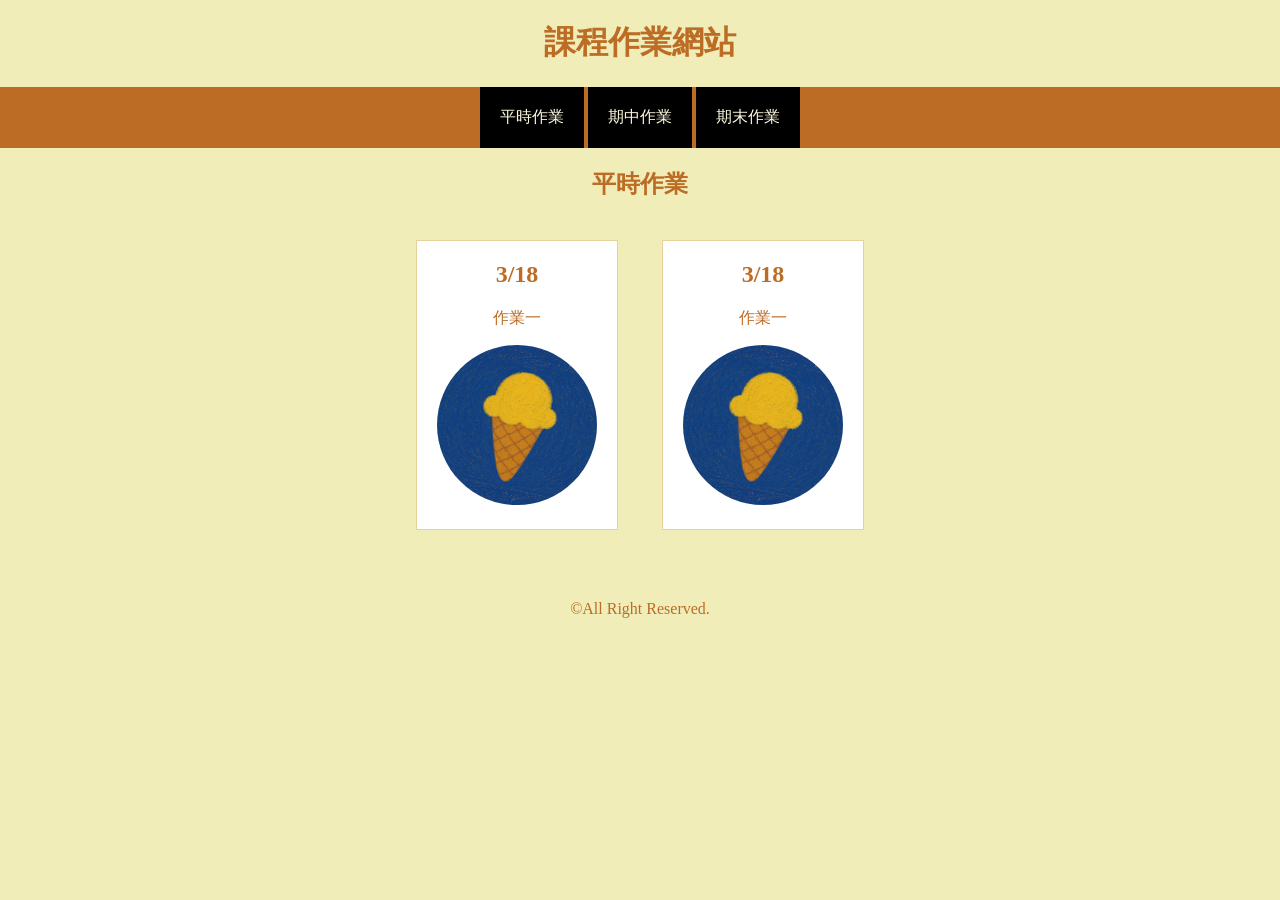
==== index.html @ 9fa78fb4 "first commit" ====
<!doctype html>
<html>

<head>
    <!--設定頁面基本資訊+外部連結-->
<meta charset="utf-8">
<title>作業列表</title>
<link href="css/ex1.css" rel="stylesheet" type="text/css">

</head>

<body>
    <!--瀏覽器看得見的內容-->
<header>
    <h1>課程作業網站</h1>
</header>

<nav>
    <a href="#">平時作業</a>
    <a href="#">期中作業</a>
    <a href="#">期末作業</a>
</nav>

<section>
    <h1>平時作業</h1>

    <article>
        <a href="#">
            <h2>3/18</h2>
            <p>作業一</p>
            <img src="images/i.png" alt="冰淇淋"/>
        </a>
    </article>

    <article>
        <a href="#">
            <h2>3/18</h2>
            <p>作業一</p>
            <img src="images/i.png" alt="冰淇淋"/>
        </a>
    </article>

</section>

<footer>
&copy;All Right Reserved.
</footer>

</body>

</html>
---- css/ex1.css ----
body{
	text-align: center; /* 文字置中 */
	background: #f0edb9;
	color: #bc6c25; /*文字顏色*/
	padding: 0;
	margin: 0;
}

/*nav*/
nav{
	background: #bc6c25;
}

nav a{
	background: #000000;
	padding:20px;
	display: inline-block;

	color: #fefae0;
	text-decoration: none;
}

nav a:hover{
	background: #fefae0;
	color: #bc6c25;
}

/*section*/
section{
	width: 80%; /*視窗的80%*/
	margin: auto; /*物件置中*/
}


/* article */
article{
	display: inline-block;
	border:solid 1px rgba(188, 108, 37, 0.2);
	width: 200px;
	margin: 20px;
}

article img{
	width: 80%;
	border-radius: 50%;
}

article a{
	display: inline-block;
	color:#bc6c25;
	background: #ffffff;
	text-decoration: none;
	padding-bottom: 20px;
}

article a:hover{
	color:#ffffff;
	background: #BC6C25;
}

article a:active{
	color:#ffffff;
	background: #DDA15E;
}

/* footer */
footer{
	margin:50px;
}
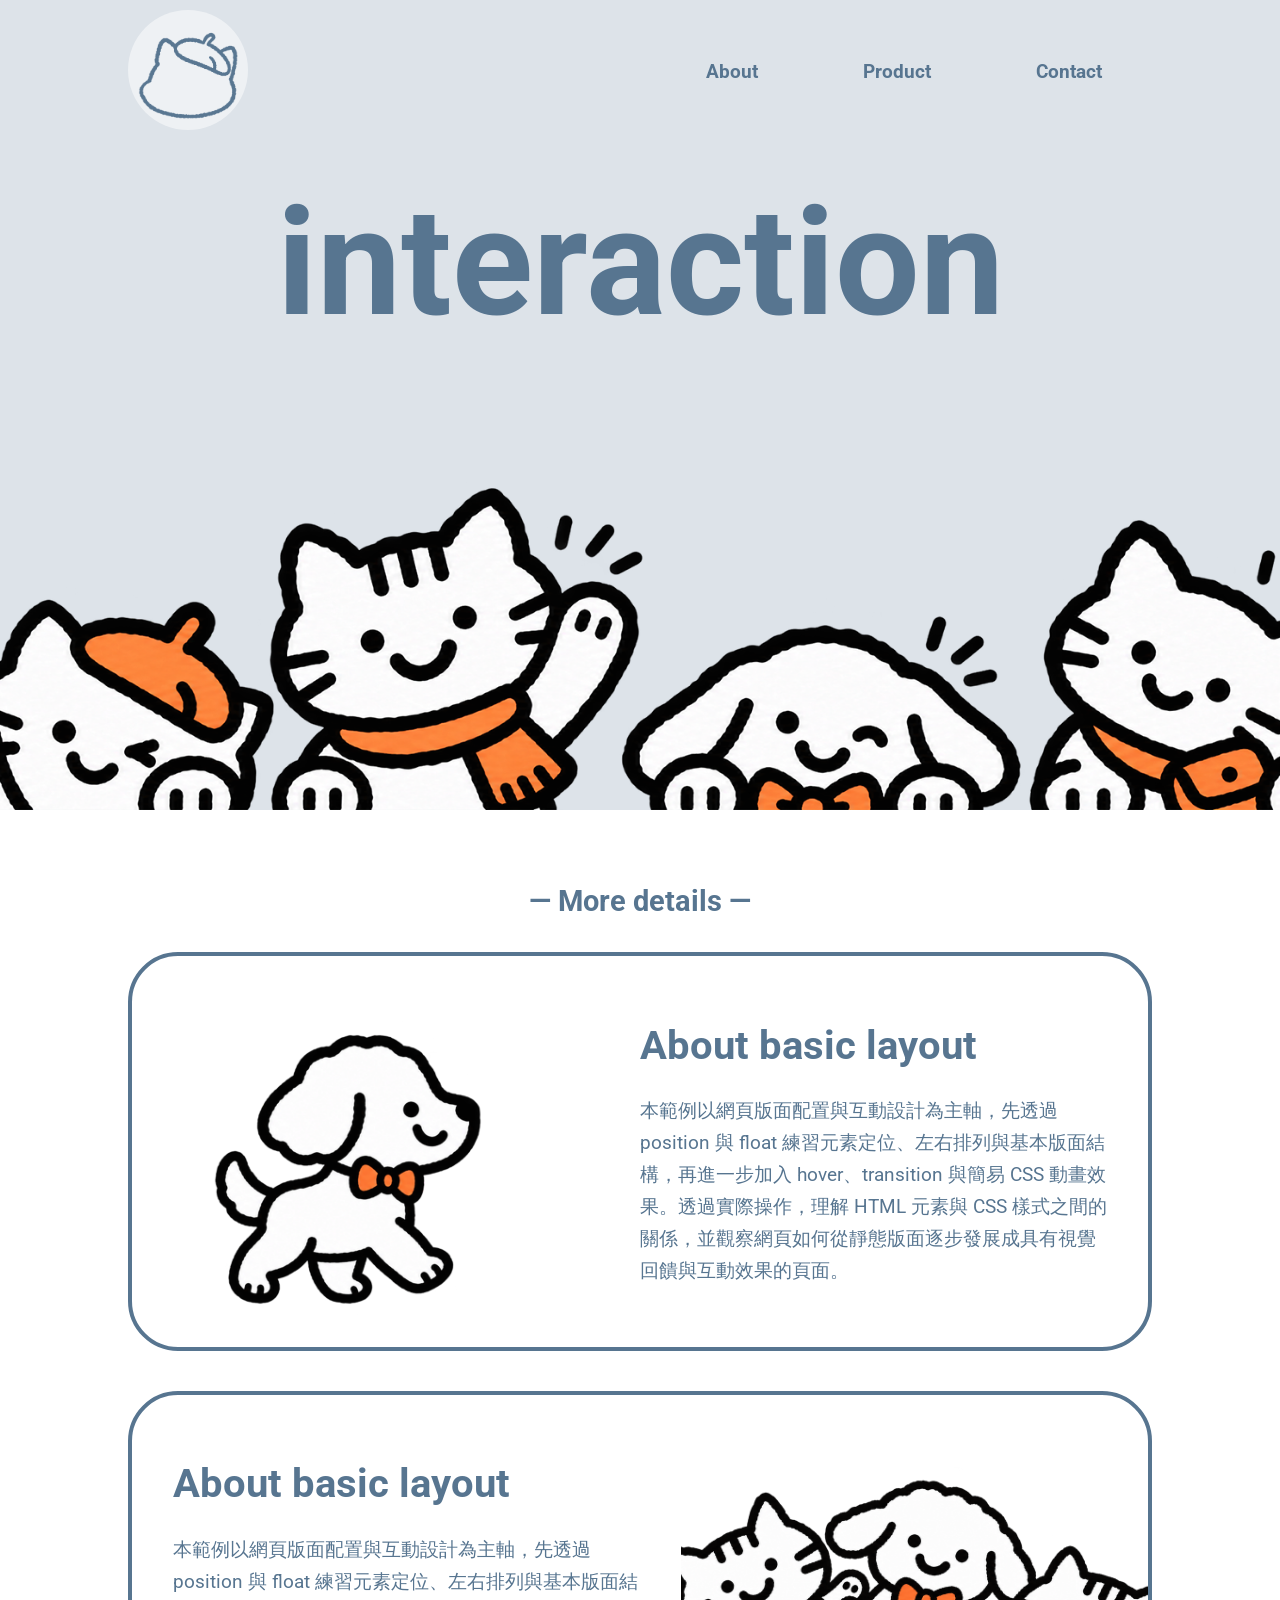
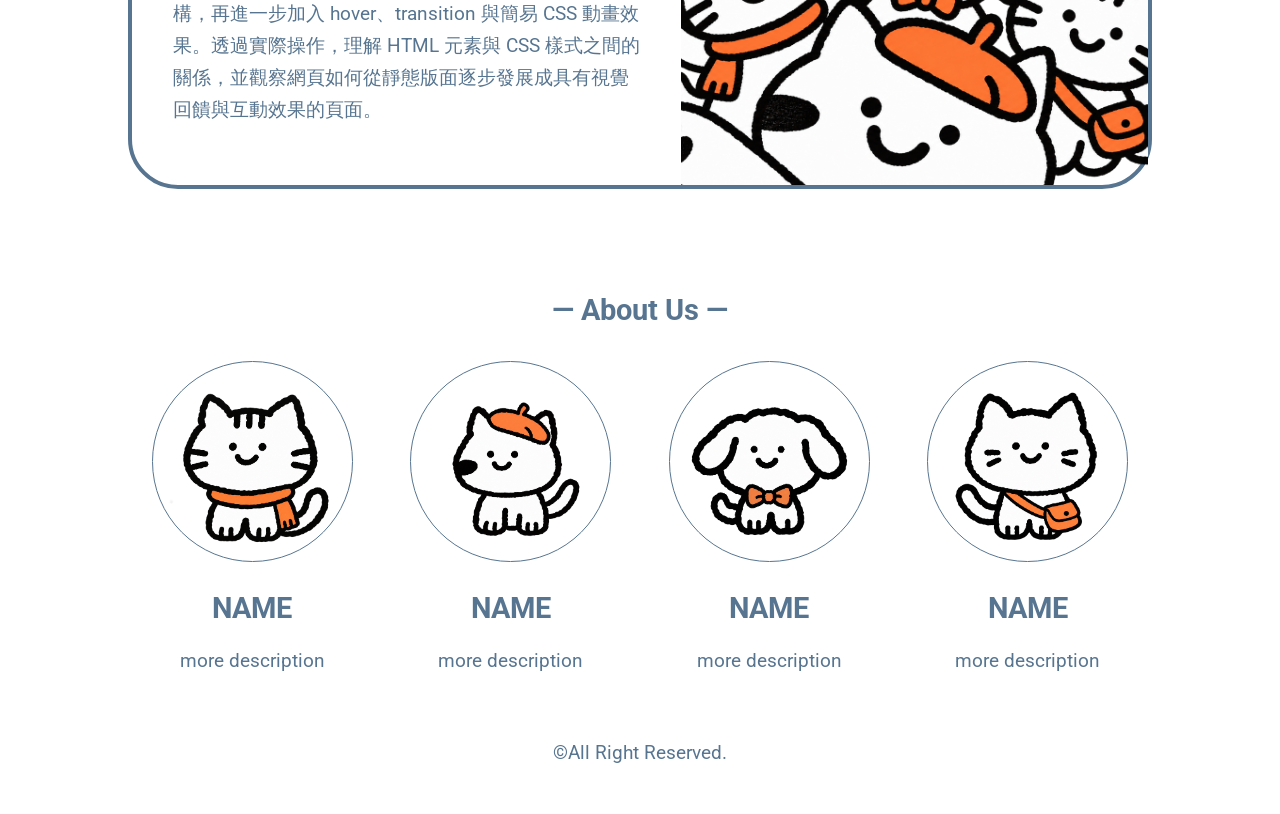
==== commit 7013641e: "first commit" ====
--- a/index.html
+++ b/index.html
@@ -1,55 +1,113 @@
 <!doctype html>
 <html>
 
-<head>
-    <!--設定頁面基本資訊+外部連結-->
+<head><!--設定頁面基本資訊+外部連結-->
 <meta charset="utf-8">
-<title>作業列表</title>
-<link href="css/ex1.css" rel="stylesheet" type="text/css">
-
+<meta name="viewport" content=" width=device-width, initial-scale=1.0 ">
+<title>portfolio</title>
+<link href="css/ex3.css" rel="stylesheet" type="text/css">
 </head>
 
-<body>
-    <!--瀏覽器看得見的內容-->
+<body><!--瀏覽器看得見的內容-->
+<!--header-->
 <header>
-    <h1>課程作業網站</h1>
+    <div class="menu">
+        <!--logo-->
+        <div class="logo">
+            <a href="p2.html">
+            <img src="images/logo.png">
+            </a>
+        </div>
+        <!--nav-->
+        <nav>
+            <a href="p2.html">About</a>
+            <a href="p2.html">Product</a>
+            <a href="p2.html">Contact</a>
+        </nav>
+    </div>
 </header>
 
-<nav>
-    <a href="#">平時作業</a>
-    <a href="#">期中作業</a>
-    <a href="#">期末作業</a>
-</nav>
+<!--hero-->
+<div class="hero">
+    <img src="images/hero.png" alt="hero">
+    <h1>interaction</h1>
+</div>
 
+
+
+<!--description section-->
 <section>
-    <h1>平時作業</h1>
-
+    <h1>— More details —</h1>
+    <!--article-->
+    <a href="#">
     <article>
-        <a href="#">
-            <h2>3/18</h2>
-            <p>作業一</p>
-            <img src="images/i.png" alt="冰淇淋"/>
-        </a>
+        <div class="a_left">
+            <img src="images/a1.png" />
+        </div>
+        <div class="a_right">
+            <h2>About basic layout</h2>
+            <p>本範例以網頁版面配置與互動設計為主軸，先透過 position 與 float 練習元素定位、左右排列與基本版面結構，再進一步加入 hover、transition 與簡易 CSS 動畫效果。透過實際操作，理解 HTML 元素與 CSS 樣式之間的關係，並觀察網頁如何從靜態版面逐步發展成具有視覺回饋與互動效果的頁面。</p>
+        </div>
     </article>
-
+    </a>
+	
+    <a href="#">
     <article>
-        <a href="#">
-            <h2>3/18</h2>
-            <p>作業一</p>
-            <img src="images/i.png" alt="冰淇淋"/>
-        </a>
+        <div class="a_left">
+            <img src="images/a2.png" />
+        </div>
+        <div class="a_right">
+            <h2>About basic layout</h2>
+            <p>本範例以網頁版面配置與互動設計為主軸，先透過 position 與 float 練習元素定位、左右排列與基本版面結構，再進一步加入 hover、transition 與簡易 CSS 動畫效果。透過實際操作，理解 HTML 元素與 CSS 樣式之間的關係，並觀察網頁如何從靜態版面逐步發展成具有視覺回饋與互動效果的頁面。</p>
+        </div>
     </article>
+    </a>
 
 </section>
 
+
+<!--card section-->
+<section>
+    <h1>— About Us —</h1>
+        <!--card-->
+        <div class="card">
+            <a href="#">
+            <img src="images/p1.png">
+            <h2>NAME</h2>
+            <p>more description</p>
+            </a>
+        </div>
+
+        <div class="card">
+            <a href="#">
+            <img src="images/p2.png">
+            <h2>NAME</h2>
+            <p>more description</p>
+            </a>
+        </div> 
+
+        <div class="card">
+            <a href="#">
+            <img src="images/p3.png">
+            <h2>NAME</h2>
+            <p>more description</p>
+            </a>
+        </div>
+
+        <div class="card">
+            <a href="#">
+            <img src="images/p4.png">
+            <h2>NAME</h2>
+            <p>more description</p>
+            </a>
+        </div>
+
+</section>
+
+<!--footer-->
 <footer>
 &copy;All Right Reserved.
 </footer>
 
 </body>
-
-</html>
-
-
-
-
+</html>
--- a/css/ex3.css
+++ b/css/ex3.css
@@ -0,0 +1,263 @@
+@import url('https://fonts.googleapis.com/css2?family=Roboto:ital,wght@0,100..900;1,100..900&display=swap');
+
+body{
+    padding: 0;
+    margin: 0;
+    font-size: 1.2rem;
+    color:rgba(87, 117, 144, 1);
+
+    font-family: "Roboto", sans-serif;
+}
+
+::selection{
+    background: rgba(87, 117, 144, 1);
+    color: rgba(255, 255, 255, 1);
+}
+
+a{
+    text-decoration: none;
+    color: rgba(87, 117, 144, 1);
+    display: inline-block;
+}
+
+a:hover{
+    color: rgba(87, 117, 144, 1);
+}
+
+/*header*/
+header{
+    position: fixed;
+    top: 0;
+    width: 100%;
+    height: auto;
+    z-index: 200000;
+}
+
+/*menu*/
+.menu{
+    width: 80%;
+    margin: 10px auto;
+    display:flex;
+}
+
+/*logo*/
+.logo{
+    /*float: left;
+    width: 120px;*/
+    flex:0 0 120px;
+}
+
+.logo img{
+    width: 100%;
+    margin: auto;
+    background: rgba(255, 255, 255, .5);
+	border-radius: 50%;
+}
+
+/*nav*/
+nav{
+    /*float: right;*/
+    flex:1;
+    text-align: right;
+}
+
+nav a{
+    padding: 50px;
+    font-weight: bold;
+}
+
+nav a:hover{
+    text-decoration: underline;
+}
+
+/*hero*/
+.hero{
+    position: relative;   
+    width: 100%;
+    height: 90vh;
+    background:rgba(87, 117, 144, .2);
+}
+
+.hero img{
+    width: 100%;
+    height: 100%;
+    object-fit:cover;
+    object-position:bottom;
+}
+
+.hero h1{
+    position: absolute;
+    top:20%;
+	left:50%;
+	transform: translate(-50%, -50%);
+
+    font-size: 150px;
+    color: rgba(87, 117, 144, 1);
+}
+
+/*section*/
+section{
+    display:flex;
+    flex-wrap: wrap;
+    gap:10px;
+
+    width: 80%;
+    margin: auto;
+    margin-top: 50px;
+}
+
+section h1{
+    flex:0 0 100%;
+    color:rgba(87, 117, 144, 1);
+    text-align: center;
+}
+
+/*card*/
+.card{
+	flex: 0 0 calc((100% - 10px *3)/4);
+	text-align:center;
+	cursor:pointer;
+}
+
+.card img{
+	width:80%;
+	border-radius:50%;
+	border:solid 1px rgba(87, 117, 144, 1);
+    
+	-ms-transform: rotate(0deg); /* IE 9 */
+    -webkit-transform: rotate(0deg); /* Safari */
+    transform: rotate(0deg); /* Standard syntax */
+	
+	transition: transform 1.5s;
+	-webkit-transition: transform 1.5s;
+}
+
+.card:hover img{
+	-ms-transform: rotate(-20deg); /* IE 9 */
+    -webkit-transform: rotate(-20deg); /* Safari */
+    transform: rotate(-20deg); /* Standard syntax */
+}
+
+/*article*/
+article{
+	flex:0 0 100%;
+	margin:auto;
+    margin-bottom: 30px;
+    border:solid 4px rgba(87, 117, 144, 1);
+    border-radius: 50px;
+    box-sizing: border-box;
+
+    display:flex;
+}
+
+section > a:nth-of-type(2n) article{
+    flex-direction: row-reverse;
+}
+
+article:hover{
+    border:solid 8px rgba(87, 117, 144, 1);
+    background:rgba(87, 117, 144, .2);
+}
+
+.a_left{
+    flex:1;
+}
+
+.a_left img{
+	float:left;
+    width: 100%;
+    height:100%;
+	object-fit: cover;
+    object-position: bottom;
+}
+
+.a_right{
+	flex:1;
+	padding: 4%;
+	box-sizing:border-box;
+	color:rgba(87, 117, 144, 1);
+	text-align:left;
+    line-height: 2rem;
+}
+
+.a_right h2{
+    font-size: 2.5rem;
+}
+
+/*footer*/
+footer{
+    clear: both;
+    width: 100%;
+    padding: 50px 0px;
+    text-align: center;
+}
+
+/*for tablets*/
+@media only screen and (max-width: 1200px) {
+}
+
+/*for mobile*/
+@media only screen and (max-width: 768px) {
+
+body{
+    font-size: 1.3rem;
+}
+
+/*menu*/
+.menu{
+    margin:20px auto;
+    flex-direction: column;
+}
+
+/*logo*/
+.logo{
+    text-align: center;
+}
+
+.logo img{
+    width: 30%;
+    margin: auto;
+}
+
+/*nav*/
+nav{
+    text-align: center;
+}
+
+nav a{
+    padding: 10px;
+}
+
+/*hero*/
+.hero{
+    height: 60vh;
+}
+
+.hero h1{
+    top:40%;
+    font-size: 80px;
+}
+
+/*card*/
+.card{
+    flex: 0 0 calc((100% - 10px *1)/2);
+}
+
+/*article*/
+article{
+	flex-direction: column;
+}
+
+section > a:nth-of-type(2n) article{
+    flex-direction: column;
+}
+
+.a_right{
+    padding: 6%;
+}
+
+.a_right h2{
+    font-size: 2rem;
+}
+
+}
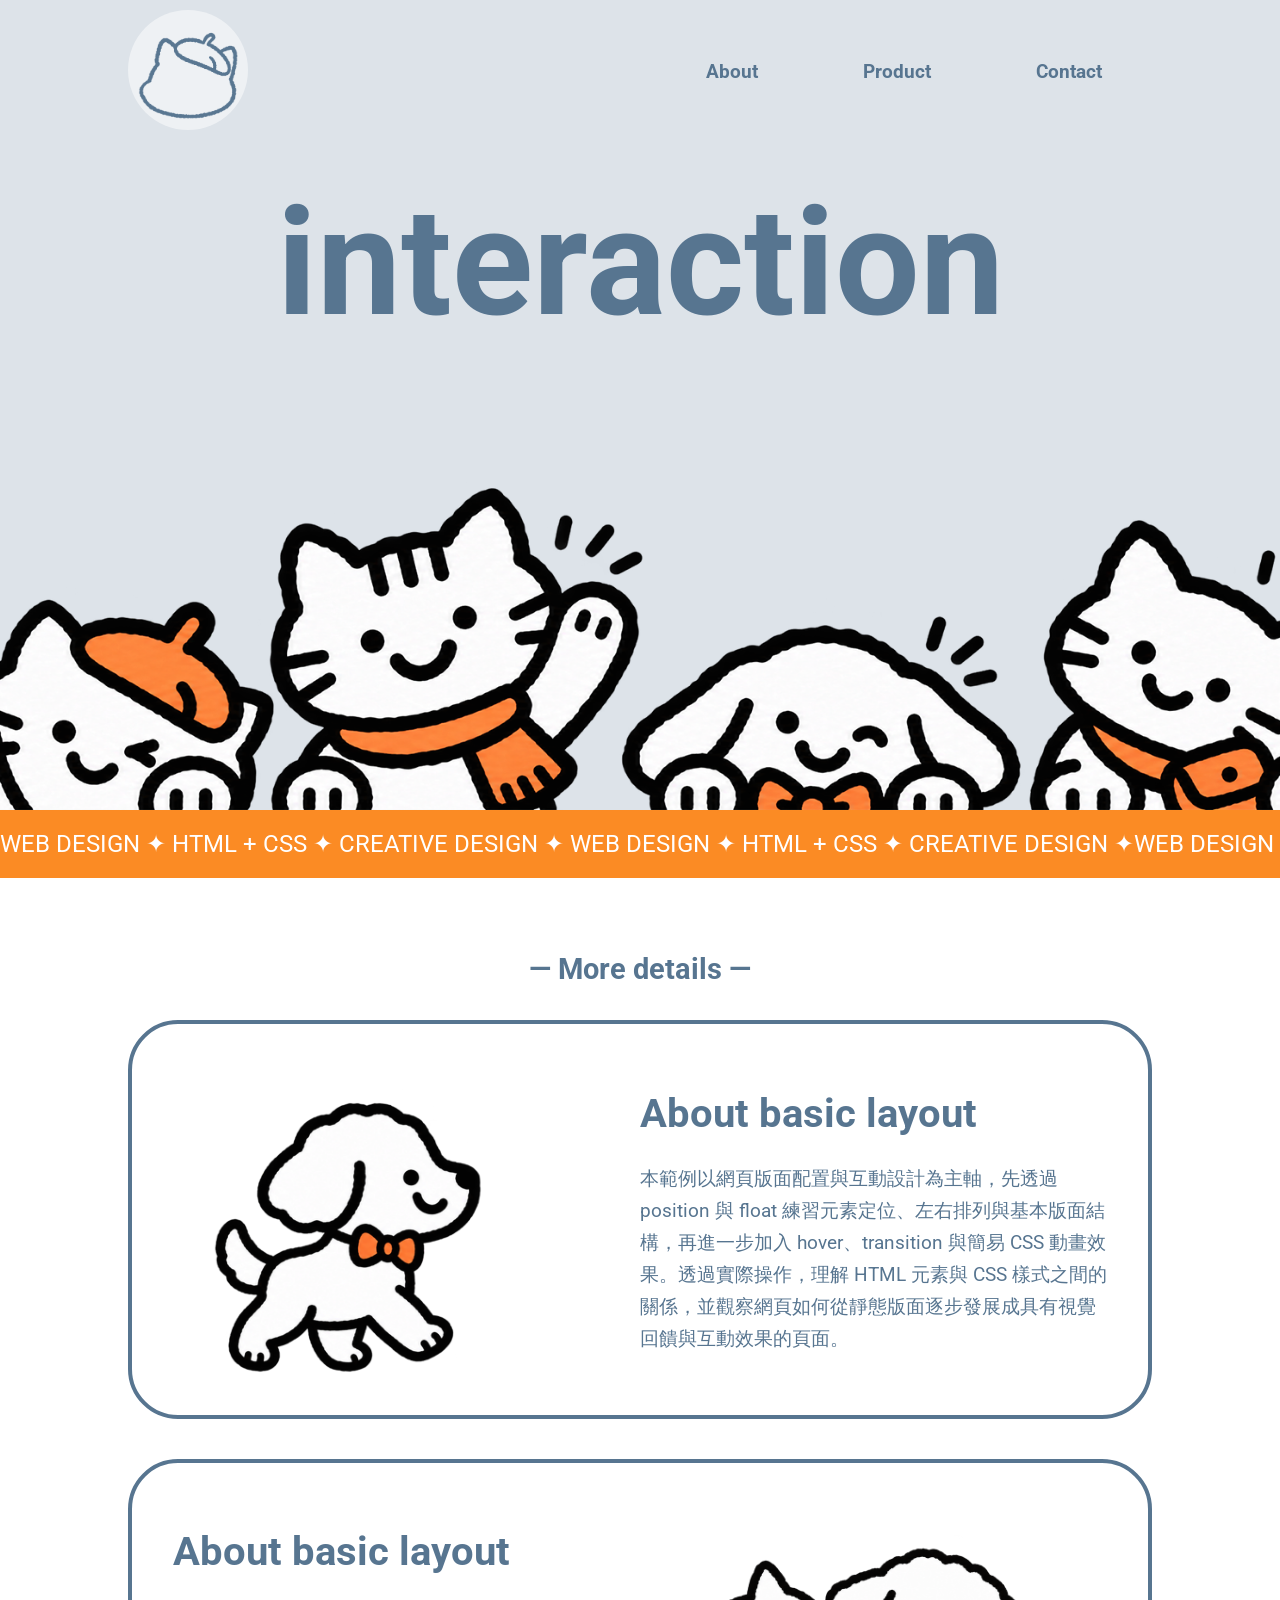
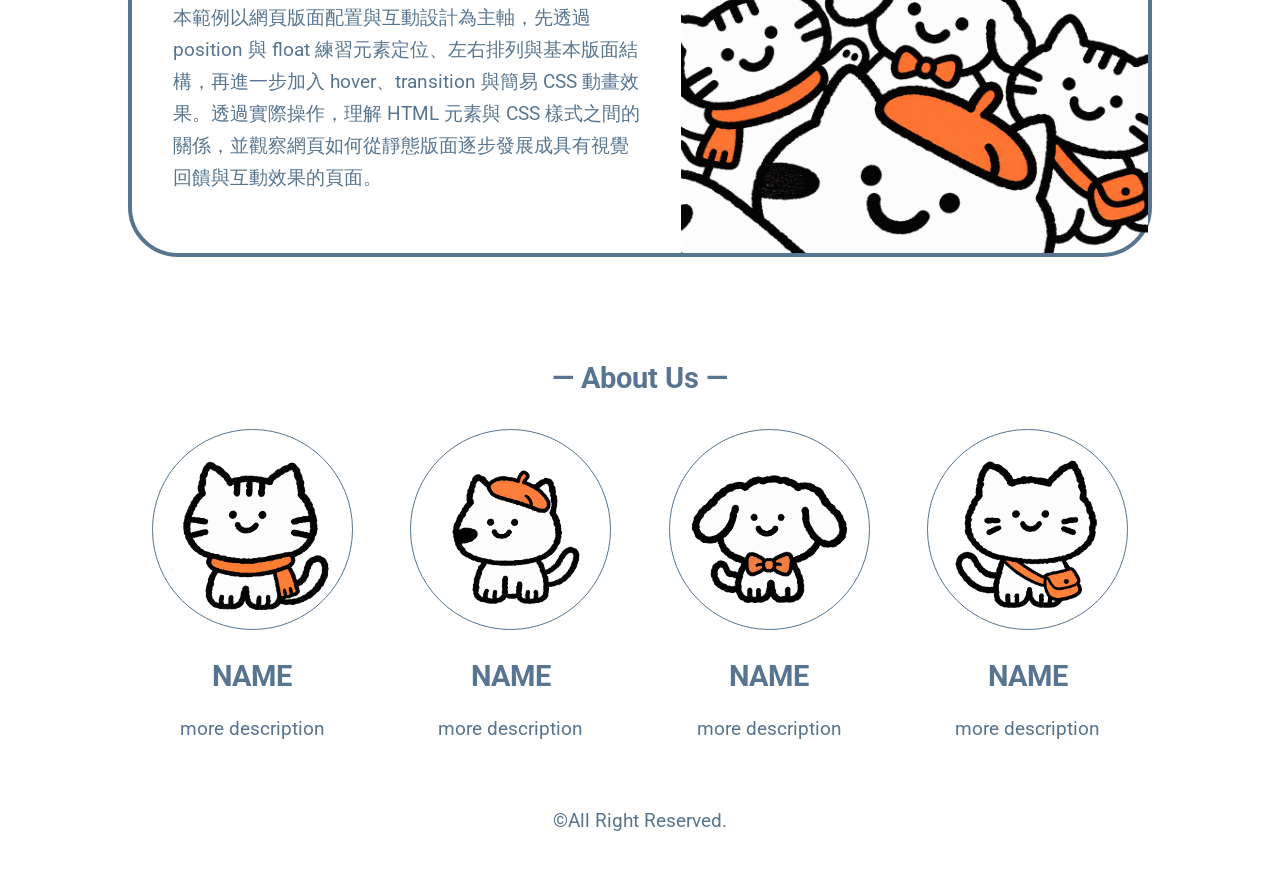
==== commit 6b467343: "update" ====
--- a/index.html
+++ b/index.html
@@ -33,7 +33,19 @@
     <h1>interaction</h1>
 </div>
 
-
+<!--marquee-->
+<div class="marquee">
+  <div class="marquee-track">
+    <div class="marquee-content">
+      WEB DESIGN ✦ HTML + CSS ✦ CREATIVE DESIGN ✦
+      WEB DESIGN ✦ HTML + CSS ✦ CREATIVE DESIGN ✦
+    </div>
+    <div class="marquee-content" aria-hidden="true">
+      WEB DESIGN ✦ HTML + CSS ✦ CREATIVE DESIGN ✦
+      WEB DESIGN ✦ HTML + CSS ✦ CREATIVE DESIGN ✦
+    </div>
+  </div>
+</div>
 
 <!--description section-->
 <section>
--- a/css/ex3.css
+++ b/css/ex3.css
@@ -94,6 +94,38 @@
     font-size: 150px;
     color: rgba(87, 117, 144, 1);
 }
+
+/*marquee*/
+.marquee{
+    width: 100%;
+    overflow: hidden;
+    background: rgba(251, 139, 36, 1);
+    color: rgba(255, 255, 255, 1);
+    padding: 20px 0;
+}
+
+.marquee-track{
+    display: flex;
+    width: max-content;
+    animation: marquee 20s linear infinite;
+}
+
+.marquee-content{
+    flex-shrink: 0;
+    padding-right: 0px;
+    white-space: nowrap;
+    font-size: max(1.5rem, 1vw); 
+}
+
+@keyframes marquee{
+    from {
+        transform: translateX(0);
+    }
+    to {
+        transform: translateX(-50%);
+    }
+}
+
 
 /*section*/
 section{
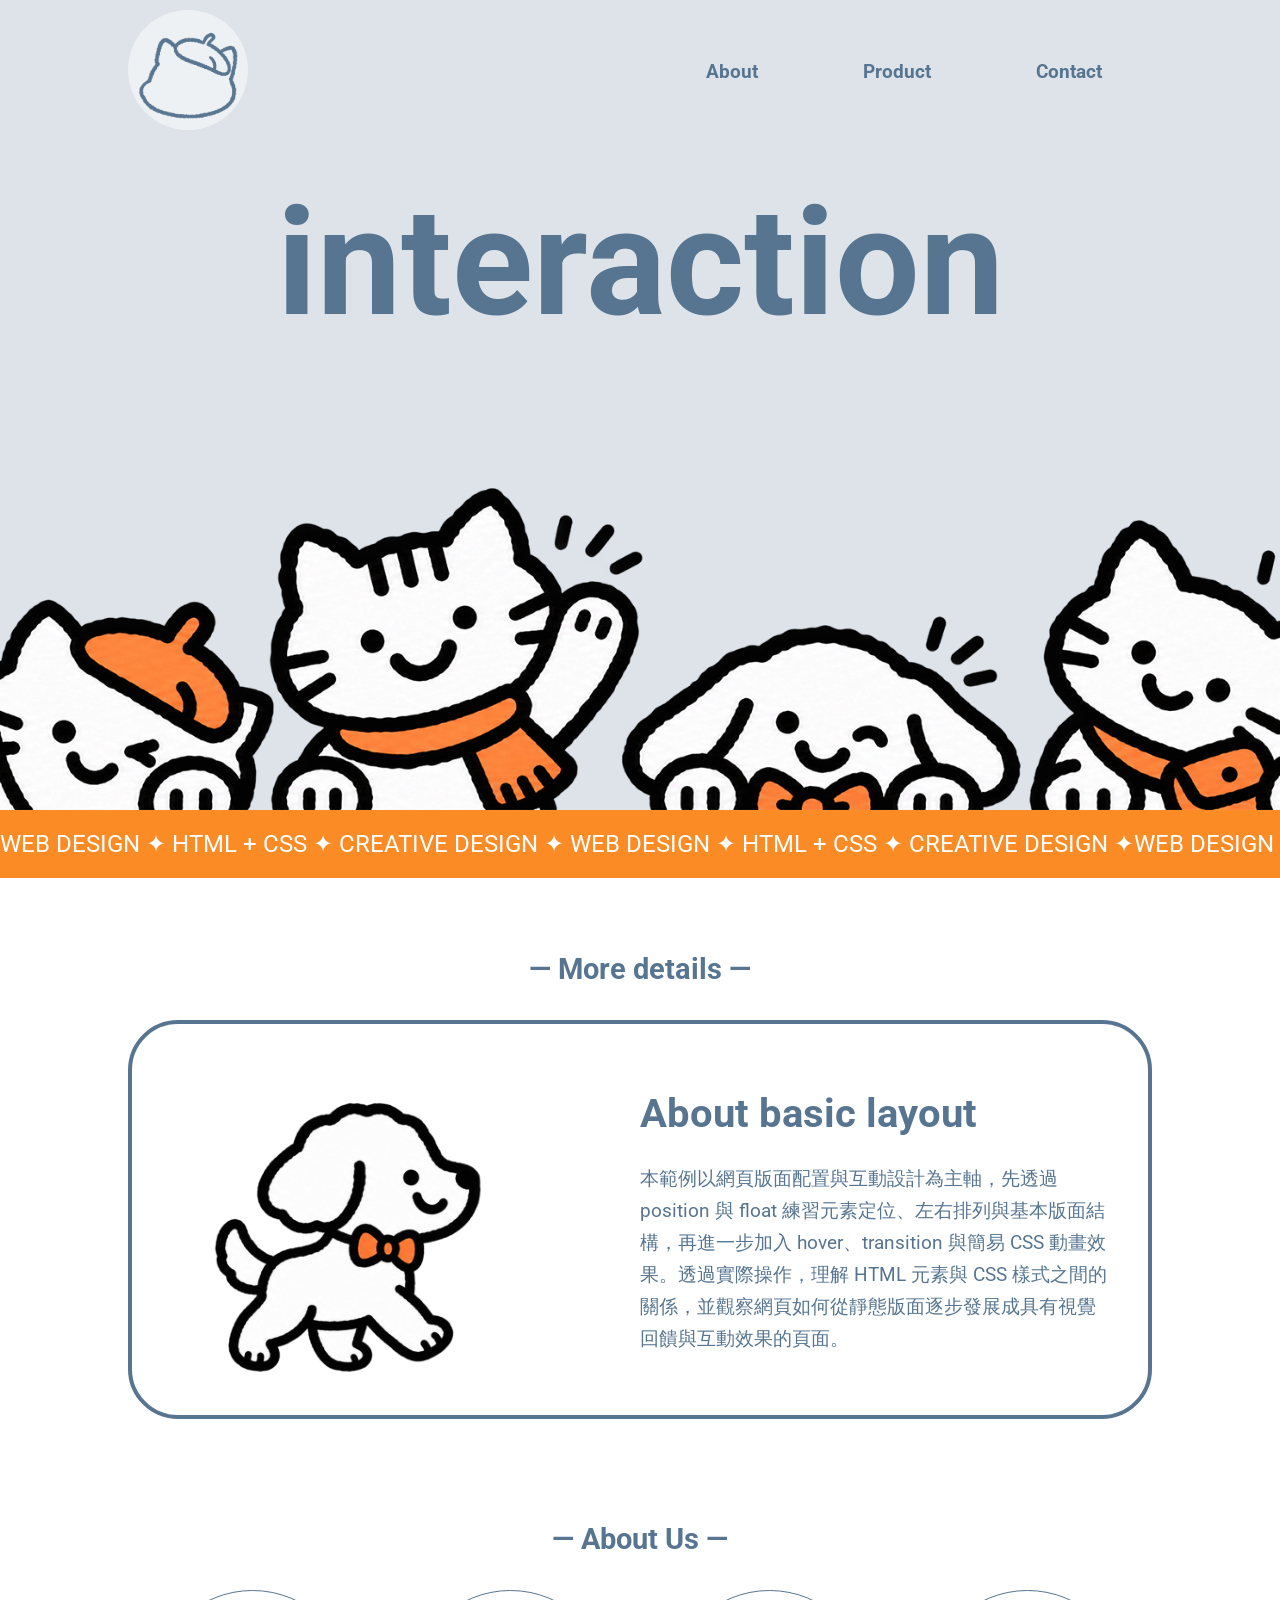
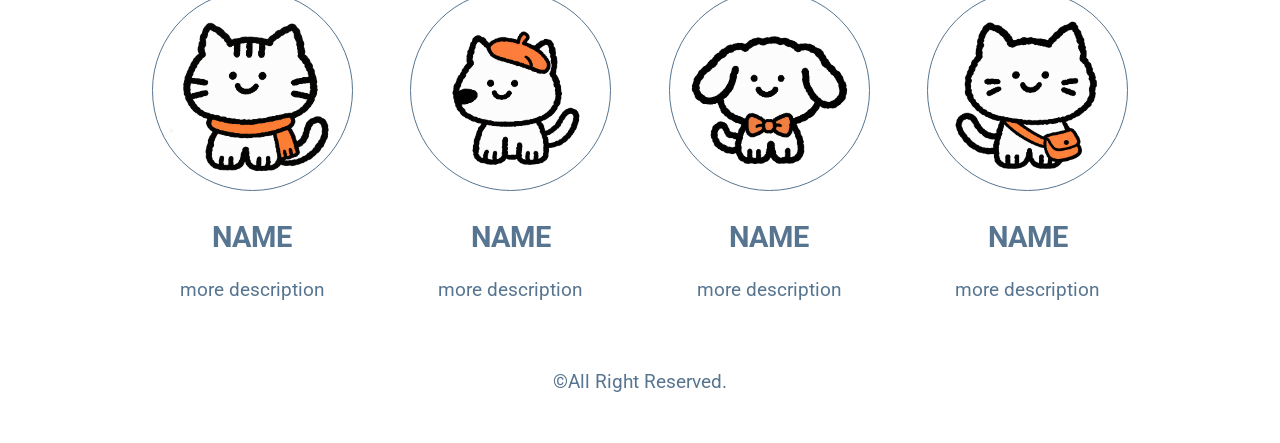
==== commit 1fcd400f: "update" ====
--- a/index.html
+++ b/index.html
@@ -51,22 +51,10 @@
 <section>
     <h1>— More details —</h1>
     <!--article-->
-    <a href="#">
+    <a href="p2.html">
     <article>
         <div class="a_left">
             <img src="images/a1.png" />
-        </div>
-        <div class="a_right">
-            <h2>About basic layout</h2>
-            <p>本範例以網頁版面配置與互動設計為主軸，先透過 position 與 float 練習元素定位、左右排列與基本版面結構，再進一步加入 hover、transition 與簡易 CSS 動畫效果。透過實際操作，理解 HTML 元素與 CSS 樣式之間的關係，並觀察網頁如何從靜態版面逐步發展成具有視覺回饋與互動效果的頁面。</p>
-        </div>
-    </article>
-    </a>
-	
-    <a href="#">
-    <article>
-        <div class="a_left">
-            <img src="images/a2.png" />
         </div>
         <div class="a_right">
             <h2>About basic layout</h2>
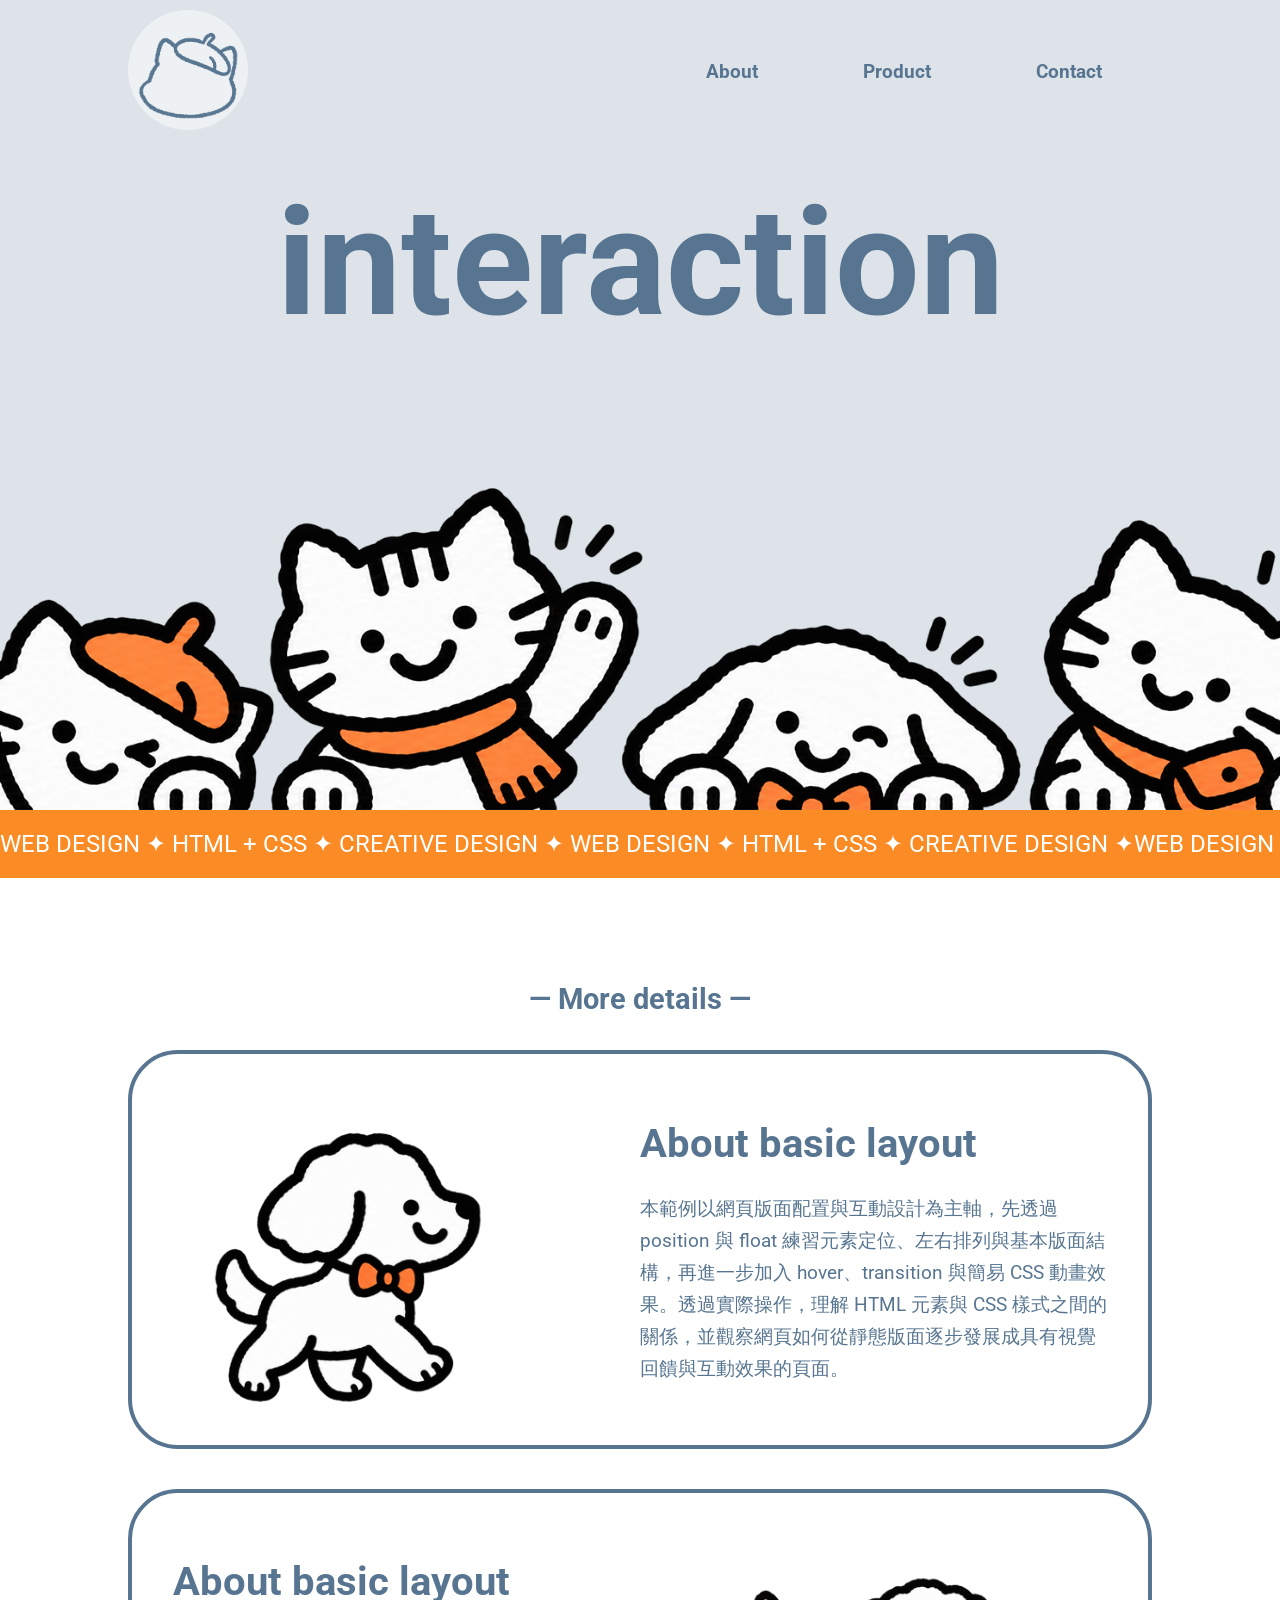
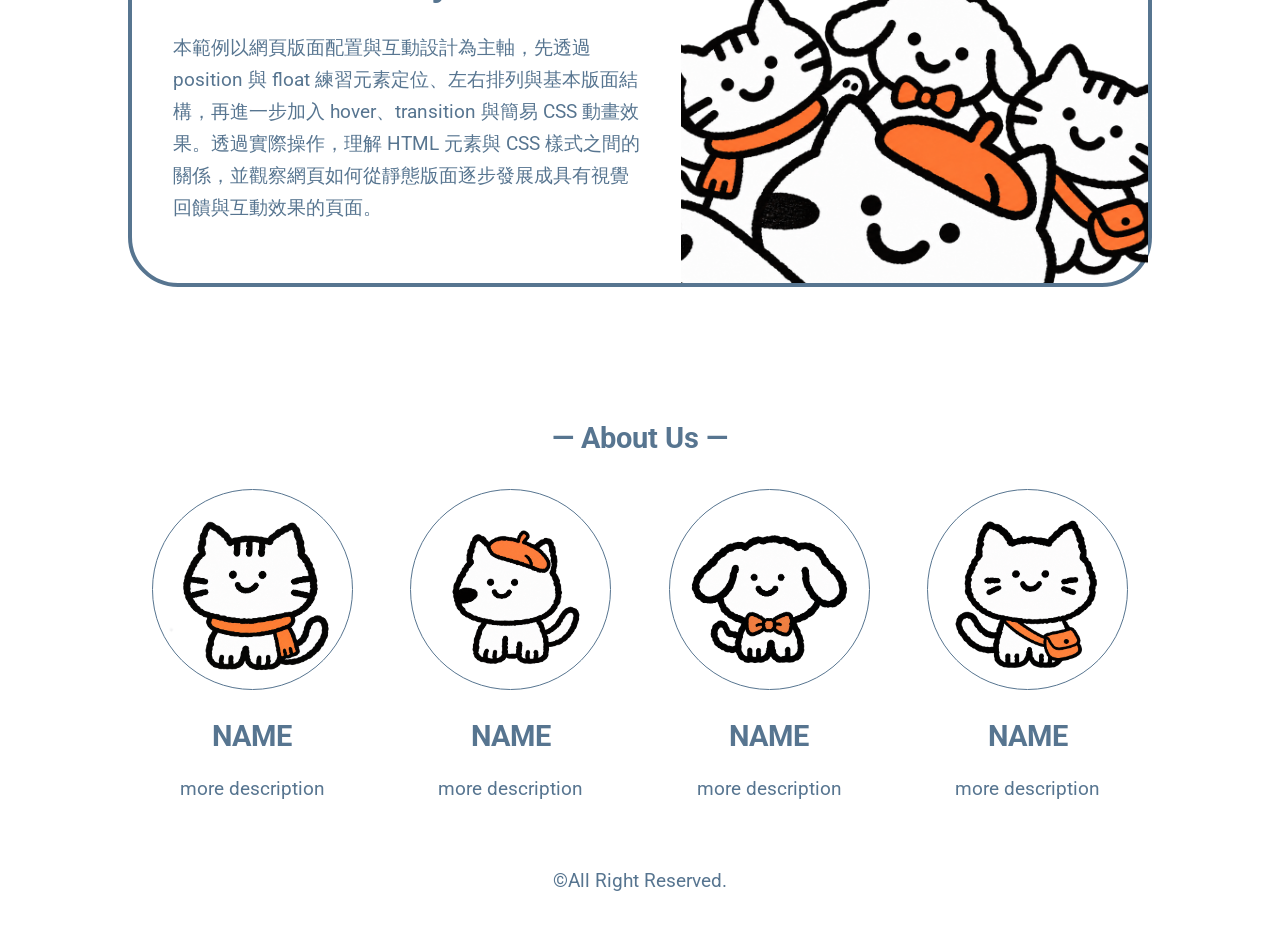
==== commit 410d8424: "update" ====
--- a/index.html
+++ b/index.html
@@ -63,6 +63,19 @@
     </article>
     </a>
 
+    <!--article-->
+    <a href="p2.html">
+    <article>
+        <div class="a_left">
+            <img src="images/a2.png" />
+        </div>
+        <div class="a_right">
+            <h2>About basic layout</h2>
+            <p>本範例以網頁版面配置與互動設計為主軸，先透過 position 與 float 練習元素定位、左右排列與基本版面結構，再進一步加入 hover、transition 與簡易 CSS 動畫效果。透過實際操作，理解 HTML 元素與 CSS 樣式之間的關係，並觀察網頁如何從靜態版面逐步發展成具有視覺回饋與互動效果的頁面。</p>
+        </div>
+    </article>
+    </a>
+
 </section>
 
 
--- a/css/ex3.css
+++ b/css/ex3.css
@@ -135,7 +135,7 @@
 
     width: 80%;
     margin: auto;
-    margin-top: 50px;
+    margin-top: 80px;
 }
 
 section h1{
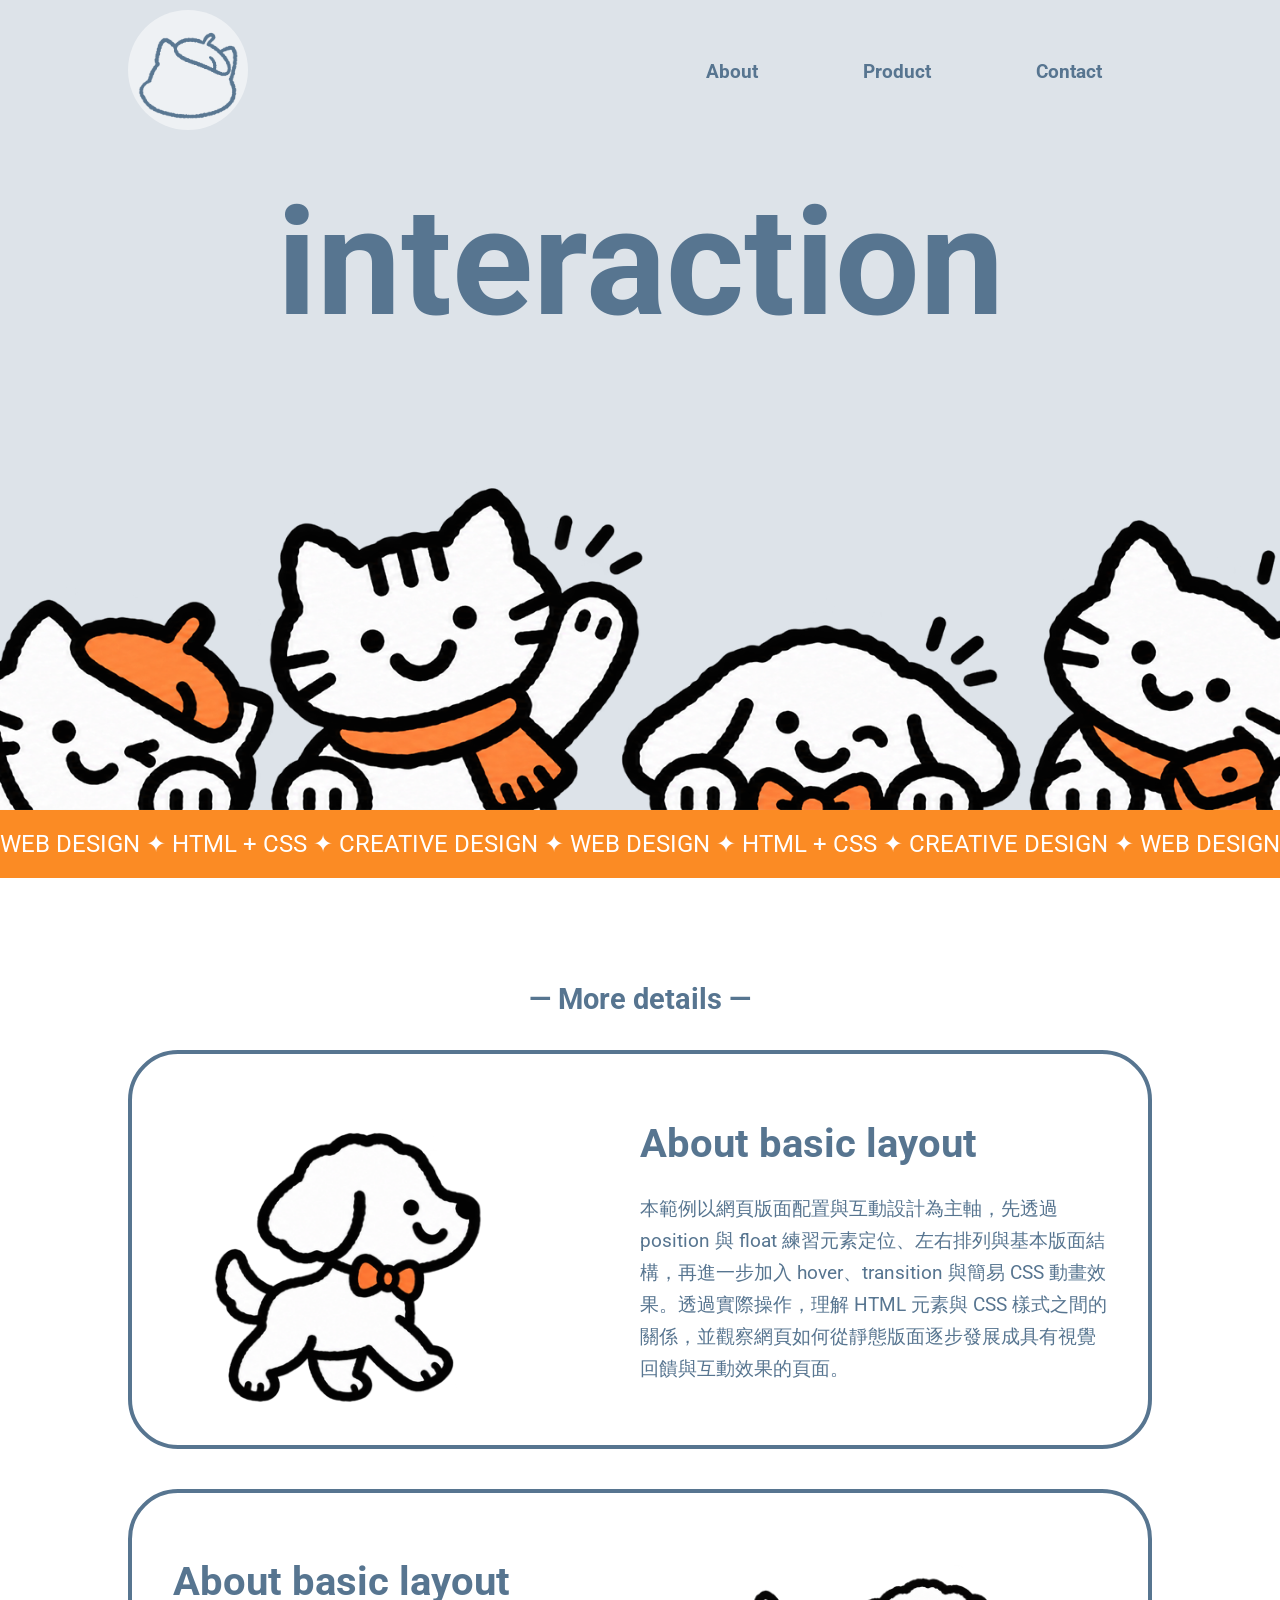
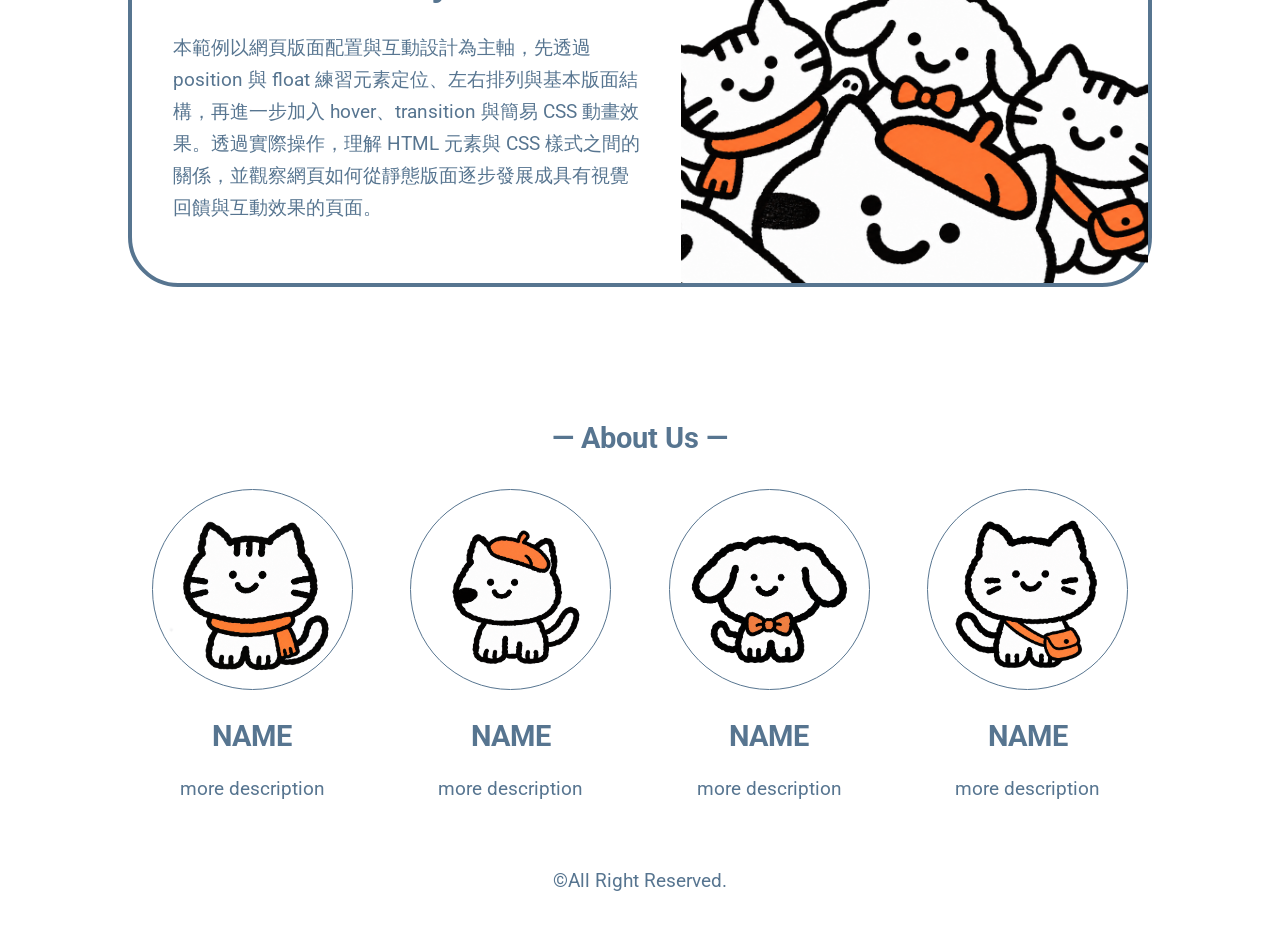
==== commit 56a077c9: "update" ====
--- a/index.html
+++ b/index.html
@@ -39,8 +39,16 @@
     <div class="marquee-content">
       WEB DESIGN ✦ HTML + CSS ✦ CREATIVE DESIGN ✦
       WEB DESIGN ✦ HTML + CSS ✦ CREATIVE DESIGN ✦
+      WEB DESIGN ✦ HTML + CSS ✦ CREATIVE DESIGN ✦
+      WEB DESIGN ✦ HTML + CSS ✦ CREATIVE DESIGN ✦
+      WEB DESIGN ✦ HTML + CSS ✦ CREATIVE DESIGN ✦
+      WEB DESIGN ✦ HTML + CSS ✦ CREATIVE DESIGN ✦
     </div>
     <div class="marquee-content" aria-hidden="true">
+      WEB DESIGN ✦ HTML + CSS ✦ CREATIVE DESIGN ✦
+      WEB DESIGN ✦ HTML + CSS ✦ CREATIVE DESIGN ✦
+      WEB DESIGN ✦ HTML + CSS ✦ CREATIVE DESIGN ✦
+      WEB DESIGN ✦ HTML + CSS ✦ CREATIVE DESIGN ✦
       WEB DESIGN ✦ HTML + CSS ✦ CREATIVE DESIGN ✦
       WEB DESIGN ✦ HTML + CSS ✦ CREATIVE DESIGN ✦
     </div>
